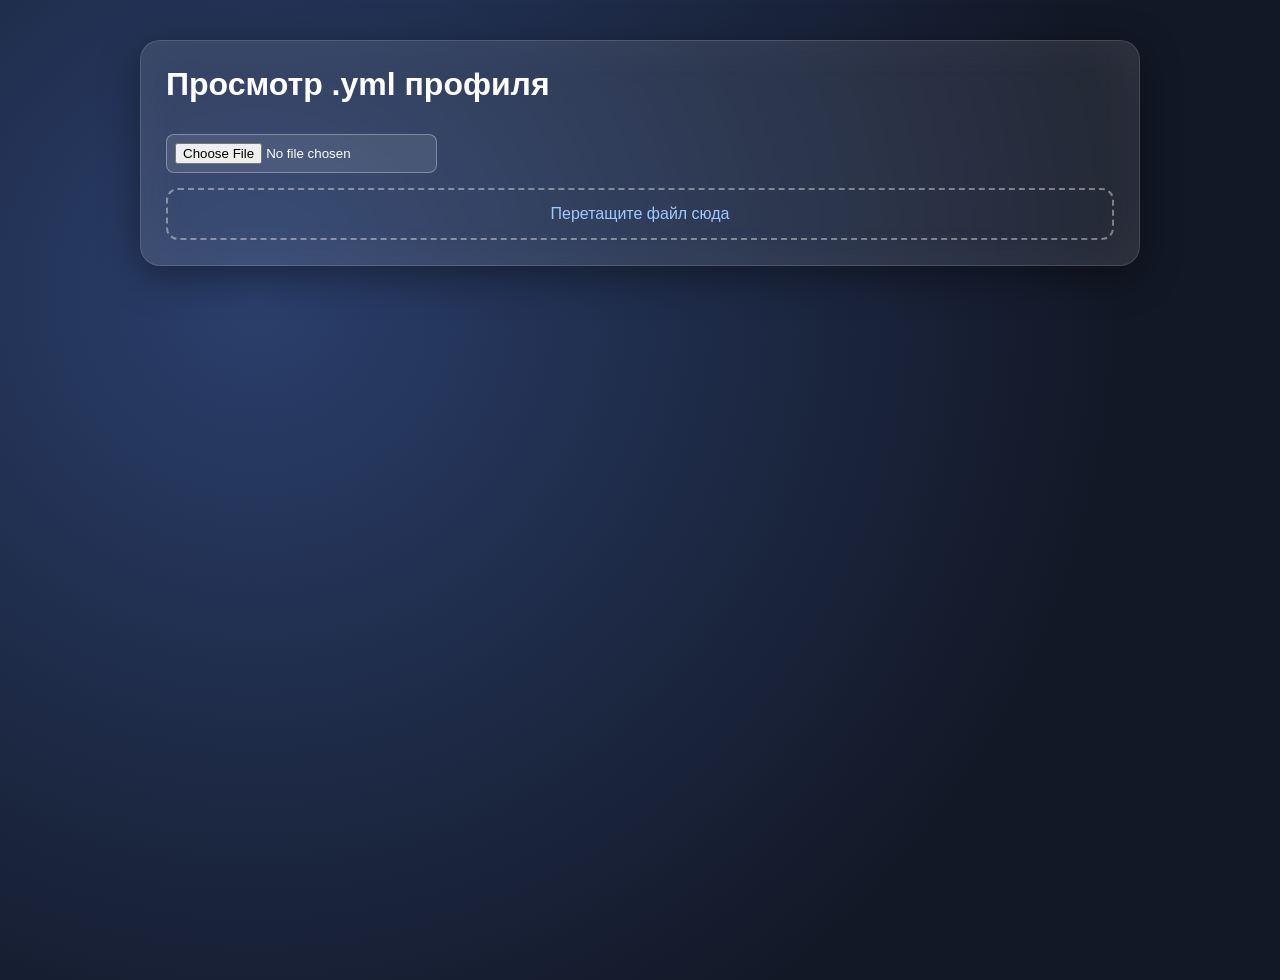
==== index.html @ 32356720 "Initial commit" ====
<!doctype html>
<html lang="ru">
<head>
  <meta charset="utf-8" />
  <meta name="viewport" content="width=device-width, initial-scale=1.0" />
  <title>SS220 Profile Viewer</title>
  <link rel="stylesheet" href="styles.css" />
</head>
<body>

<div class="page">

  <div class="card upload-card" id="uploadCard">
    <h1>Просмотр .yml профиля</h1>
    <input type="file" id="fileInput" accept=".yml" />
    <div id="status"></div>
    <div class="drop-zone">Перетащите файл сюда</div>
  </div>

  <div class="card info-card hidden" id="infoCard">
    <h2>Сводка персонажа</h2>
    <div class="info-grid">

      <div class="full">
        <span>Имя:</span>
        <span id="name"></span>
      </div>

      <div>
        <span>Раса:</span>
        <span id="species"></span>
      </div>

      <div>
        <span>Возраст:</span>
        <span id="age"></span>
      </div>

      <div>
        <span>Пол:</span>
        <span id="gender"></span>
      </div>

      <div>
        <span>Местоимение:</span>
        <span id="sex"></span>
      </div>

    </div>
  </div>

  <div class="card canvas-card hidden" id="canvasCard">
    <h2>Подпись</h2>
    <canvas id="canvas"></canvas>
    <div id="captionText" class="no-caption">Нет подписи...</div>
  </div>

</div>

<script src="app.js" defer></script>
</body>
</html>
---- styles.css ----
body{
  margin:0;
  font-family: 'Segoe UI', Arial, sans-serif;
  background: radial-gradient(
      circle at 20% 30%,
      #2b3f6c,
      #121826 70%
  );
  min-height:100vh;
  color:white;
  display:flex;
  justify-content:center;
  padding:40px 15px;
}

.page{
  width:100%;
  max-width:1000px;
  display:flex;
  flex-direction:column;
  gap:25px;
}

.card{
  background: rgba(255,255,255,0.08);
  backdrop-filter: blur(18px);
  -webkit-backdrop-filter: blur(18px);
  border-radius:20px;
  padding:25px;
  box-shadow:
    0 10px 40px rgba(0,0,0,0.4),
    inset 0 0 60px rgba(255,255,255,0.05);
  border:1px solid rgba(255,255,255,0.15);
  transition:0.3s ease, opacity 0.5s ease, transform 0.5s ease;
  opacity: 1;
}

.card.hidden{
  opacity:0;
  transform: translateY(20px);
}

.card:hover{
  transform: translateY(-4px);
}

h1,h2{
  margin-top:0;
}

input[type=file]{
  margin-top:10px;
  padding:8px;
  border-radius:8px;
  background:rgba(255,255,255,0.1);
  color:white;
  border:1px solid rgba(255,255,255,0.3);
  cursor:pointer;
}

#status{
  margin-top:10px;
  font-weight:bold;
}

.info-grid{
  display:grid;
  grid-template-columns:1fr 1fr;
  gap:12px;
}

.info-grid .full{
  grid-column:1/3;
}

.info-grid span:first-child{
  color:#9ecbff;
  font-weight:600;
}

canvas{
  margin-top:15px;
  border-radius:12px;
  border:1px solid rgba(255,255,255,0.3);
  image-rendering: pixelated;
  max-width:100%;
}

.no-caption{
  margin-top:10px;
  color:#ff9999;
  font-weight:bold;
}

/* Drag-and-drop зона */
.drop-zone{
  margin-top:15px;
  padding:15px;
  border:2px dashed rgba(255,255,255,0.4);
  border-radius:12px;
  text-align:center;
  color:#9ecbff;
  transition:0.2s ease;
}

.drop-zone.dragover{
  background: rgba(255,255,255,0.05);
  border-color:#fff;
}

/* мобильная адаптация */
@media (max-width:560px){
  .info-grid{ grid-template-columns: 1fr; }
}
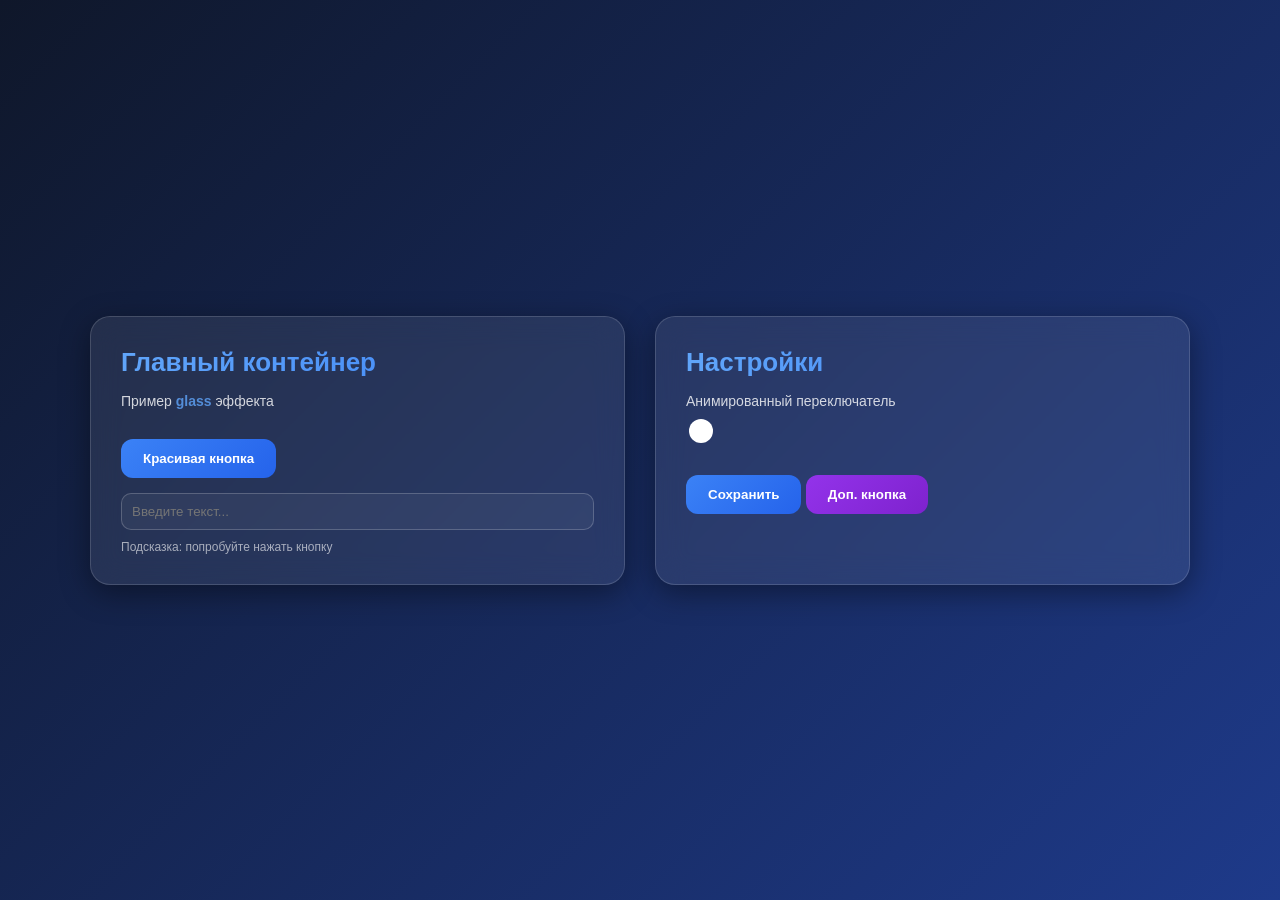
==== commit 526b6d64: "demo" ====
--- a/index.html
+++ b/index.html
@@ -1,62 +1,43 @@
-<!doctype html>
+<!DOCTYPE html>
 <html lang="ru">
 <head>
-  <meta charset="utf-8" />
-  <meta name="viewport" content="width=device-width, initial-scale=1.0" />
-  <title>SS220 Profile Viewer</title>
-  <link rel="stylesheet" href="styles.css" />
+    <meta charset="UTF-8">
+    <meta name="viewport" content="width=device-width, initial-scale=1.0">
+    <title>UI Demo v2.0</title>
+    <link rel="stylesheet" href="styles.css">
 </head>
 <body>
 
-<div class="page">
+<div class="wrapper">
 
-  <div class="card upload-card" id="uploadCard">
-    <h1>Просмотр .yml профиля</h1>
-    <input type="file" id="fileInput" accept=".yml" />
-    <div id="status"></div>
-    <div class="drop-zone">Перетащите файл сюда</div>
-  </div>
+    <div class="card">
+        <h1>Главный контейнер</h1>
+        <div class="subtitle">
+            Пример <span class="highlight">glass</span> эффекта
+        </div>
 
-  <div class="card info-card hidden" id="infoCard">
-    <h2>Сводка персонажа</h2>
-    <div class="info-grid">
+        <button class="button" id="mainBtn">Красивая кнопка</button>
+        <input class="input" placeholder="Введите текст...">
 
-      <div class="full">
-        <span>Имя:</span>
-        <span id="name"></span>
-      </div>
+        <div class="small-text">Подсказка: попробуйте нажать кнопку</div>
+    </div>
 
-      <div>
-        <span>Раса:</span>
-        <span id="species"></span>
-      </div>
+    <div class="card">
+        <h1>Настройки</h1>
+        <div class="subtitle">Анимированный переключатель</div>
 
-      <div>
-        <span>Возраст:</span>
-        <span id="age"></span>
-      </div>
+        <label class="switch">
+            <input type="checkbox" id="themeToggle">
+            <span class="slider"></span>
+        </label>
 
-      <div>
-        <span>Пол:</span>
-        <span id="gender"></span>
-      </div>
-
-      <div>
-        <span>Местоимение:</span>
-        <span id="sex"></span>
-      </div>
-
+        <br><br>
+        <button class="button">Сохранить</button>
+        <button class="button purple">Доп. кнопка</button>
     </div>
-  </div>
-
-  <div class="card canvas-card hidden" id="canvasCard">
-    <h2>Подпись</h2>
-    <canvas id="canvas"></canvas>
-    <div id="captionText" class="no-caption">Нет подписи...</div>
-  </div>
 
 </div>
 
-<script src="app.js" defer></script>
+<script src="script.js"></script>
 </body>
 </html>
--- a/styles.css
+++ b/styles.css
@@ -1,114 +1,162 @@
-body{
-  margin:0;
-  font-family: 'Segoe UI', Arial, sans-serif;
-  background: radial-gradient(
-      circle at 20% 30%,
-      #2b3f6c,
-      #121826 70%
-  );
-  min-height:100vh;
-  color:white;
-  display:flex;
-  justify-content:center;
-  padding:40px 15px;
+*{
+    margin:0;
+    padding:0;
+    box-sizing:border-box;
+    font-family:'Segoe UI', Arial, sans-serif;
 }
 
-.page{
-  width:100%;
-  max-width:1000px;
-  display:flex;
-  flex-direction:column;
-  gap:25px;
+body{
+    min-height:100vh;
+    display:flex;
+    justify-content:center;
+    align-items:center;
+    background: linear-gradient(135deg, #0f172a, #1e3a8a);
+    padding:40px;
+    color:white;
+    transition:0.6s ease;
+}
+
+/* Светлая тема */
+body.light{
+    background: linear-gradient(135deg, #e2e8f0, #60a5fa);
+    color:#111;
+}
+
+.wrapper{
+    display:grid;
+    grid-template-columns: repeat(auto-fit, minmax(320px, 1fr));
+    gap:30px;
+    width:100%;
+    max-width:1100px;
 }
 
 .card{
-  background: rgba(255,255,255,0.08);
-  backdrop-filter: blur(18px);
-  -webkit-backdrop-filter: blur(18px);
-  border-radius:20px;
-  padding:25px;
-  box-shadow:
-    0 10px 40px rgba(0,0,0,0.4),
-    inset 0 0 60px rgba(255,255,255,0.05);
-  border:1px solid rgba(255,255,255,0.15);
-  transition:0.3s ease, opacity 0.5s ease, transform 0.5s ease;
-  opacity: 1;
-}
-
-.card.hidden{
-  opacity:0;
-  transform: translateY(20px);
+    background: rgba(255,255,255,0.08);
+    backdrop-filter: blur(15px);
+    border:1px solid rgba(255,255,255,0.15);
+    border-radius:20px;
+    padding:30px;
+    box-shadow: 0 8px 30px rgba(0,0,0,0.4);
+    transition:0.4s ease;
 }
 
 .card:hover{
-  transform: translateY(-4px);
+    transform: translateY(-8px);
+    box-shadow: 0 15px 40px rgba(0,0,0,0.6);
 }
 
-h1,h2{
-  margin-top:0;
+h1{
+    font-size:26px;
+    margin-bottom:15px;
+    background: linear-gradient(90deg, #60a5fa, #3b82f6);
+    -webkit-background-clip:text;
+    -webkit-text-fill-color:transparent;
 }
 
-input[type=file]{
-  margin-top:10px;
-  padding:8px;
-  border-radius:8px;
-  background:rgba(255,255,255,0.1);
-  color:white;
-  border:1px solid rgba(255,255,255,0.3);
-  cursor:pointer;
+.subtitle{
+    opacity:0.8;
+    font-size:14px;
+    margin-bottom:20px;
 }
 
-#status{
-  margin-top:10px;
-  font-weight:bold;
+.highlight{
+    color:#60a5fa;
+    font-weight:bold;
 }
 
-.info-grid{
-  display:grid;
-  grid-template-columns:1fr 1fr;
-  gap:12px;
+.small-text{
+    font-size:12px;
+    opacity:0.6;
+    margin-top:10px;
 }
 
-.info-grid .full{
-  grid-column:1/3;
+/* Кнопки */
+.button{
+    padding:12px 22px;
+    border:none;
+    border-radius:12px;
+    background: linear-gradient(135deg, #3b82f6, #2563eb);
+    color:white;
+    font-weight:600;
+    cursor:pointer;
+    transition:0.3s ease;
+    position:relative;
+    overflow:hidden;
+    margin-top:10px;
 }
 
-.info-grid span:first-child{
-  color:#9ecbff;
-  font-weight:600;
+.button:hover{
+    transform: scale(1.05);
+    box-shadow:0 0 20px rgba(59,130,246,0.7);
 }
 
-canvas{
-  margin-top:15px;
-  border-radius:12px;
-  border:1px solid rgba(255,255,255,0.3);
-  image-rendering: pixelated;
-  max-width:100%;
+.button:active{
+    transform: scale(0.96);
 }
 
-.no-caption{
-  margin-top:10px;
-  color:#ff9999;
-  font-weight:bold;
+.button.purple{
+    background: linear-gradient(135deg,#9333ea,#7e22ce);
 }
 
-/* Drag-and-drop зона */
-.drop-zone{
-  margin-top:15px;
-  padding:15px;
-  border:2px dashed rgba(255,255,255,0.4);
-  border-radius:12px;
-  text-align:center;
-  color:#9ecbff;
-  transition:0.2s ease;
+/* Переключатель */
+.switch{
+    position:relative;
+    width:60px;
+    height:30px;
 }
 
-.drop-zone.dragover{
-  background: rgba(255,255,255,0.05);
-  border-color:#fff;
+.switch input{
+    opacity:0;
+    width:0;
+    height:0;
 }
 
-/* мобильная адаптация */
-@media (max-width:560px){
-  .info-grid{ grid-template-columns: 1fr; }
+.slider{
+    position:absolute;
+    cursor:pointer;
+    top:0;
+    left:0;
+    right:0;
+    bottom:0;
+    background:rgba(255,255,255,0.2);
+    border-radius:30px;
+    transition:0.4s;
 }
+
+.slider:before{
+    position:absolute;
+    content:"";
+    height:24px;
+    width:24px;
+    left:3px;
+    bottom:3px;
+    background:white;
+    border-radius:50%;
+    transition:0.4s;
+}
+
+input:checked + .slider{
+    background:#3b82f6;
+    box-shadow:0 0 15px #3b82f6;
+}
+
+input:checked + .slider:before{
+    transform: translateX(30px);
+}
+
+.input{
+    width:100%;
+    padding:10px;
+    margin-top:15px;
+    border-radius:10px;
+    border:1px solid rgba(255,255,255,0.2);
+    background:rgba(255,255,255,0.05);
+    color:white;
+    outline:none;
+    transition:0.3s;
+}
+
+.input:focus{
+    border-color:#3b82f6;
+    box-shadow:0 0 10px rgba(59,130,246,0.5);
+}
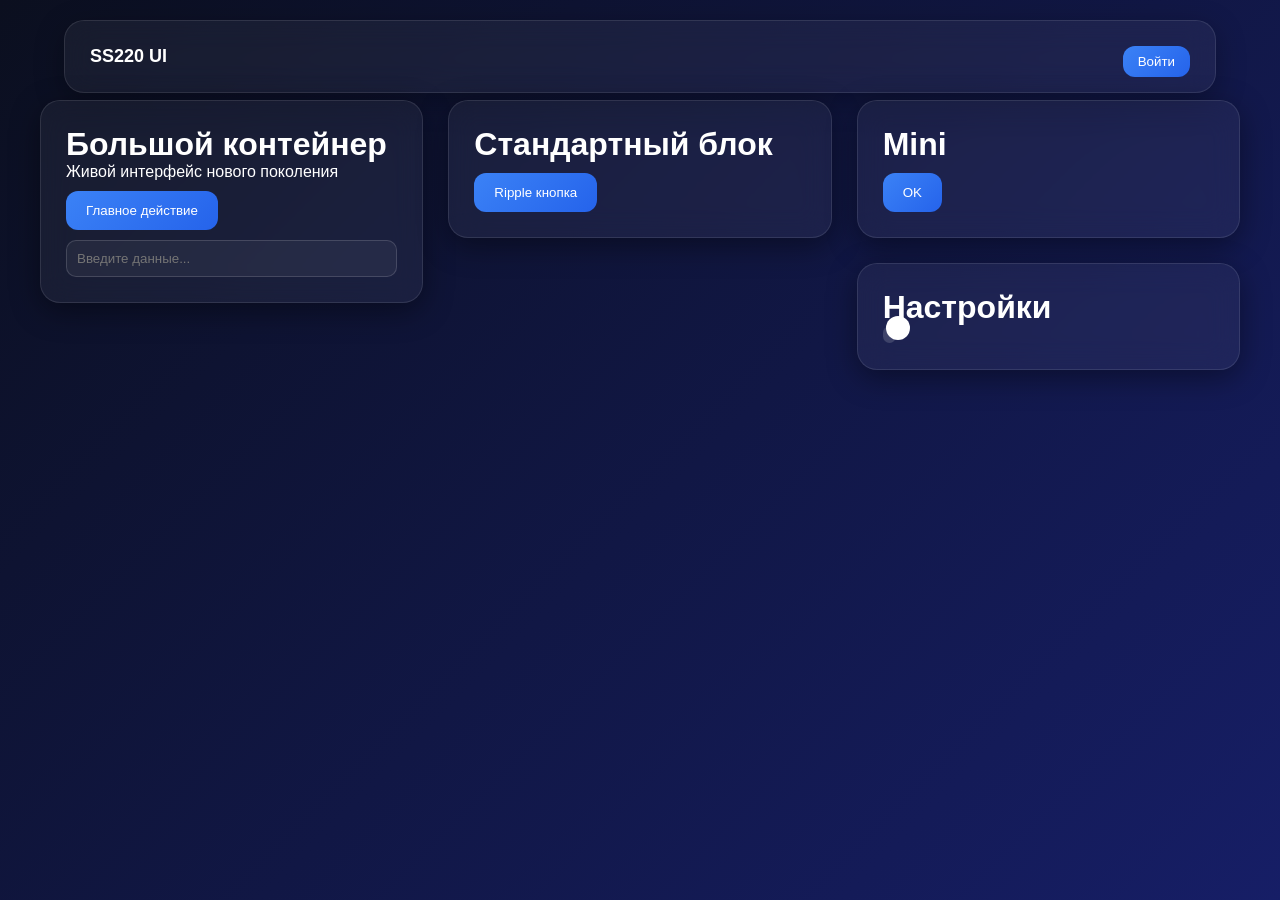
==== commit 5f4e6cdb: "styles" ====
--- a/index.html
+++ b/index.html
@@ -1,39 +1,43 @@
 <!DOCTYPE html>
 <html lang="ru">
 <head>
-    <meta charset="UTF-8">
-    <meta name="viewport" content="width=device-width, initial-scale=1.0">
-    <title>UI Demo v2.0</title>
-    <link rel="stylesheet" href="styles.css">
+<meta charset="UTF-8">
+<meta name="viewport" content="width=device-width, initial-scale=1.0">
+<title>UI Demo v3.0</title>
+<link rel="stylesheet" href="styles.css">
 </head>
 <body>
 
+<nav class="navbar">
+    <div class="logo">SS220 UI</div>
+    <button class="button small-btn">Войти</button>
+</nav>
+
 <div class="wrapper">
 
+    <div class="card large">
+        <h1>Большой контейнер</h1>
+        <div class="subtitle">Живой интерфейс нового поколения</div>
+        <button class="button">Главное действие</button>
+        <input class="input" placeholder="Введите данные...">
+    </div>
+
     <div class="card">
-        <h1>Главный контейнер</h1>
-        <div class="subtitle">
-            Пример <span class="highlight">glass</span> эффекта
-        </div>
+        <h1>Стандартный блок</h1>
+        <button class="button" id="mainBtn">Ripple кнопка</button>
+    </div>
 
-        <button class="button" id="mainBtn">Красивая кнопка</button>
-        <input class="input" placeholder="Введите текст...">
-
-        <div class="small-text">Подсказка: попробуйте нажать кнопку</div>
+    <div class="card small">
+        <h1>Mini</h1>
+        <button class="button">OK</button>
     </div>
 
     <div class="card">
         <h1>Настройки</h1>
-        <div class="subtitle">Анимированный переключатель</div>
-
         <label class="switch">
             <input type="checkbox" id="themeToggle">
             <span class="slider"></span>
         </label>
-
-        <br><br>
-        <button class="button">Сохранить</button>
-        <button class="button purple">Доп. кнопка</button>
     </div>
 
 </div>
--- a/styles.css
+++ b/styles.css
@@ -2,100 +2,132 @@
     margin:0;
     padding:0;
     box-sizing:border-box;
-    font-family:'Segoe UI', Arial, sans-serif;
+    font-family:'Segoe UI',sans-serif;
 }
 
 body{
     min-height:100vh;
-    display:flex;
-    justify-content:center;
-    align-items:center;
-    background: linear-gradient(135deg, #0f172a, #1e3a8a);
-    padding:40px;
+    padding:100px 40px 40px;
     color:white;
-    transition:0.6s ease;
+    background: linear-gradient(-45deg, #0b0f1f, #0f172a, #1a237e, #0b0f1f);
+    background-size:400% 400%;
+    animation: gradientMove 20s ease infinite;
+    transition:0.5s;
+}
+
+/* Живой градиент */
+@keyframes gradientMove{
+    0%{background-position:0% 50%;}
+    50%{background-position:100% 50%;}
+    100%{background-position:0% 50%;}
 }
 
 /* Светлая тема */
 body.light{
-    background: linear-gradient(135deg, #e2e8f0, #60a5fa);
-    color:#111;
+    background: linear-gradient(-45deg, #1e293b, #3b82f6, #2563eb, #1e293b);
 }
 
+/* Navbar */
+.navbar{
+    position:fixed;
+    top:20px;
+    left:50%;
+    transform:translateX(-50%);
+    width:90%;
+    max-width:1200px;
+    padding:15px 25px;
+    border-radius:20px;
+    backdrop-filter:blur(15px);
+    background:rgba(255,255,255,0.05);
+    display:flex;
+    justify-content:space-between;
+    align-items:center;
+    border:1px solid rgba(255,255,255,0.1);
+    box-shadow:0 8px 30px rgba(0,0,0,0.3);
+}
+
+.logo{
+    font-weight:bold;
+    font-size:18px;
+    color:white; /* текст без градиента */
+}
+
+/* Masonry-like grid */
 .wrapper{
-    display:grid;
-    grid-template-columns: repeat(auto-fit, minmax(320px, 1fr));
-    gap:30px;
-    width:100%;
-    max-width:1100px;
+    column-width:320px;
+    column-gap:25px;
+    max-width:1200px;
+    margin:auto;
 }
 
 .card{
-    background: rgba(255,255,255,0.08);
-    backdrop-filter: blur(15px);
-    border:1px solid rgba(255,255,255,0.15);
+    break-inside:avoid;
+    margin-bottom:25px;
+    padding:25px;
     border-radius:20px;
-    padding:30px;
-    box-shadow: 0 8px 30px rgba(0,0,0,0.4);
-    transition:0.4s ease;
+    backdrop-filter:blur(15px);
+    background:rgba(255,255,255,0.05);
+    border:1px solid rgba(255,255,255,0.1);
+    box-shadow:0 8px 30px rgba(0,0,0,0.4);
+    transition:0.4s;
+    opacity:0;
+    transform:translateY(20px);
+    animation:fadeUp 0.8s forwards;
+    color:white; /* текст всегда белый */
 }
 
-.card:hover{
-    transform: translateY(-8px);
-    box-shadow: 0 15px 40px rgba(0,0,0,0.6);
+/* Появление */
+@keyframes fadeUp{
+    to{
+        opacity:1;
+        transform:translateY(0);
+    }
 }
 
-h1{
-    font-size:26px;
-    margin-bottom:15px;
-    background: linear-gradient(90deg, #60a5fa, #3b82f6);
-    -webkit-background-clip:text;
-    -webkit-text-fill-color:transparent;
-}
-
-.subtitle{
-    opacity:0.8;
-    font-size:14px;
-    margin-bottom:20px;
-}
-
-.highlight{
-    color:#60a5fa;
-    font-weight:bold;
-}
-
-.small-text{
-    font-size:12px;
-    opacity:0.6;
-    margin-top:10px;
+/* Неоновый hover */
+.card:hover{
+    transform:translateY(-8px) scale(1.02);
+    box-shadow:
+        0 15px 40px rgba(0,0,0,0.6),
+        0 0 20px rgba(59,130,246,0.5);
 }
 
 /* Кнопки */
 .button{
-    padding:12px 22px;
+    position:relative;
+    padding:12px 20px;
     border:none;
     border-radius:12px;
-    background: linear-gradient(135deg, #3b82f6, #2563eb);
+    background:linear-gradient(135deg,#3b82f6,#2563eb);
     color:white;
-    font-weight:600;
     cursor:pointer;
-    transition:0.3s ease;
-    position:relative;
     overflow:hidden;
+    transition:0.3s;
     margin-top:10px;
 }
 
 .button:hover{
-    transform: scale(1.05);
-    box-shadow:0 0 20px rgba(59,130,246,0.7);
+    box-shadow:0 0 20px rgba(59,130,246,0.8);
 }
 
-.button:active{
-    transform: scale(0.96);
+.small-btn{
+    padding:8px 15px;
 }
 
-.button.purple{
-    background: linear-gradient(135deg,#9333ea,#7e22ce);
+/* Ripple эффект */
+.button .ripple{
+    position:absolute;
+    border-radius:50%;
+    transform:scale(0);
+    animation:ripple 0.6s linear;
+    background:rgba(255,255,255,0.6);
+}
+
+@keyframes ripple{
+    to{
+        transform:scale(4);
+        opacity:0;
+    }
 }
 
 /* Переключатель */
@@ -107,25 +139,20 @@
 
 .switch input{
     opacity:0;
-    width:0;
-    height:0;
 }
 
 .slider{
     position:absolute;
+    inset:0;
+    background:rgba(255,255,255,0.15);
+    border-radius:30px;
     cursor:pointer;
-    top:0;
-    left:0;
-    right:0;
-    bottom:0;
-    background:rgba(255,255,255,0.2);
-    border-radius:30px;
     transition:0.4s;
 }
 
 .slider:before{
+    content:"";
     position:absolute;
-    content:"";
     height:24px;
     width:24px;
     left:3px;
@@ -141,22 +168,15 @@
 }
 
 input:checked + .slider:before{
-    transform: translateX(30px);
+    transform:translateX(30px);
 }
 
 .input{
     width:100%;
     padding:10px;
-    margin-top:15px;
+    margin-top:10px;
     border-radius:10px;
-    border:1px solid rgba(255,255,255,0.2);
+    border:1px solid rgba(255,255,255,0.15);
     background:rgba(255,255,255,0.05);
     color:white;
-    outline:none;
-    transition:0.3s;
 }
-
-.input:focus{
-    border-color:#3b82f6;
-    box-shadow:0 0 10px rgba(59,130,246,0.5);
-}
